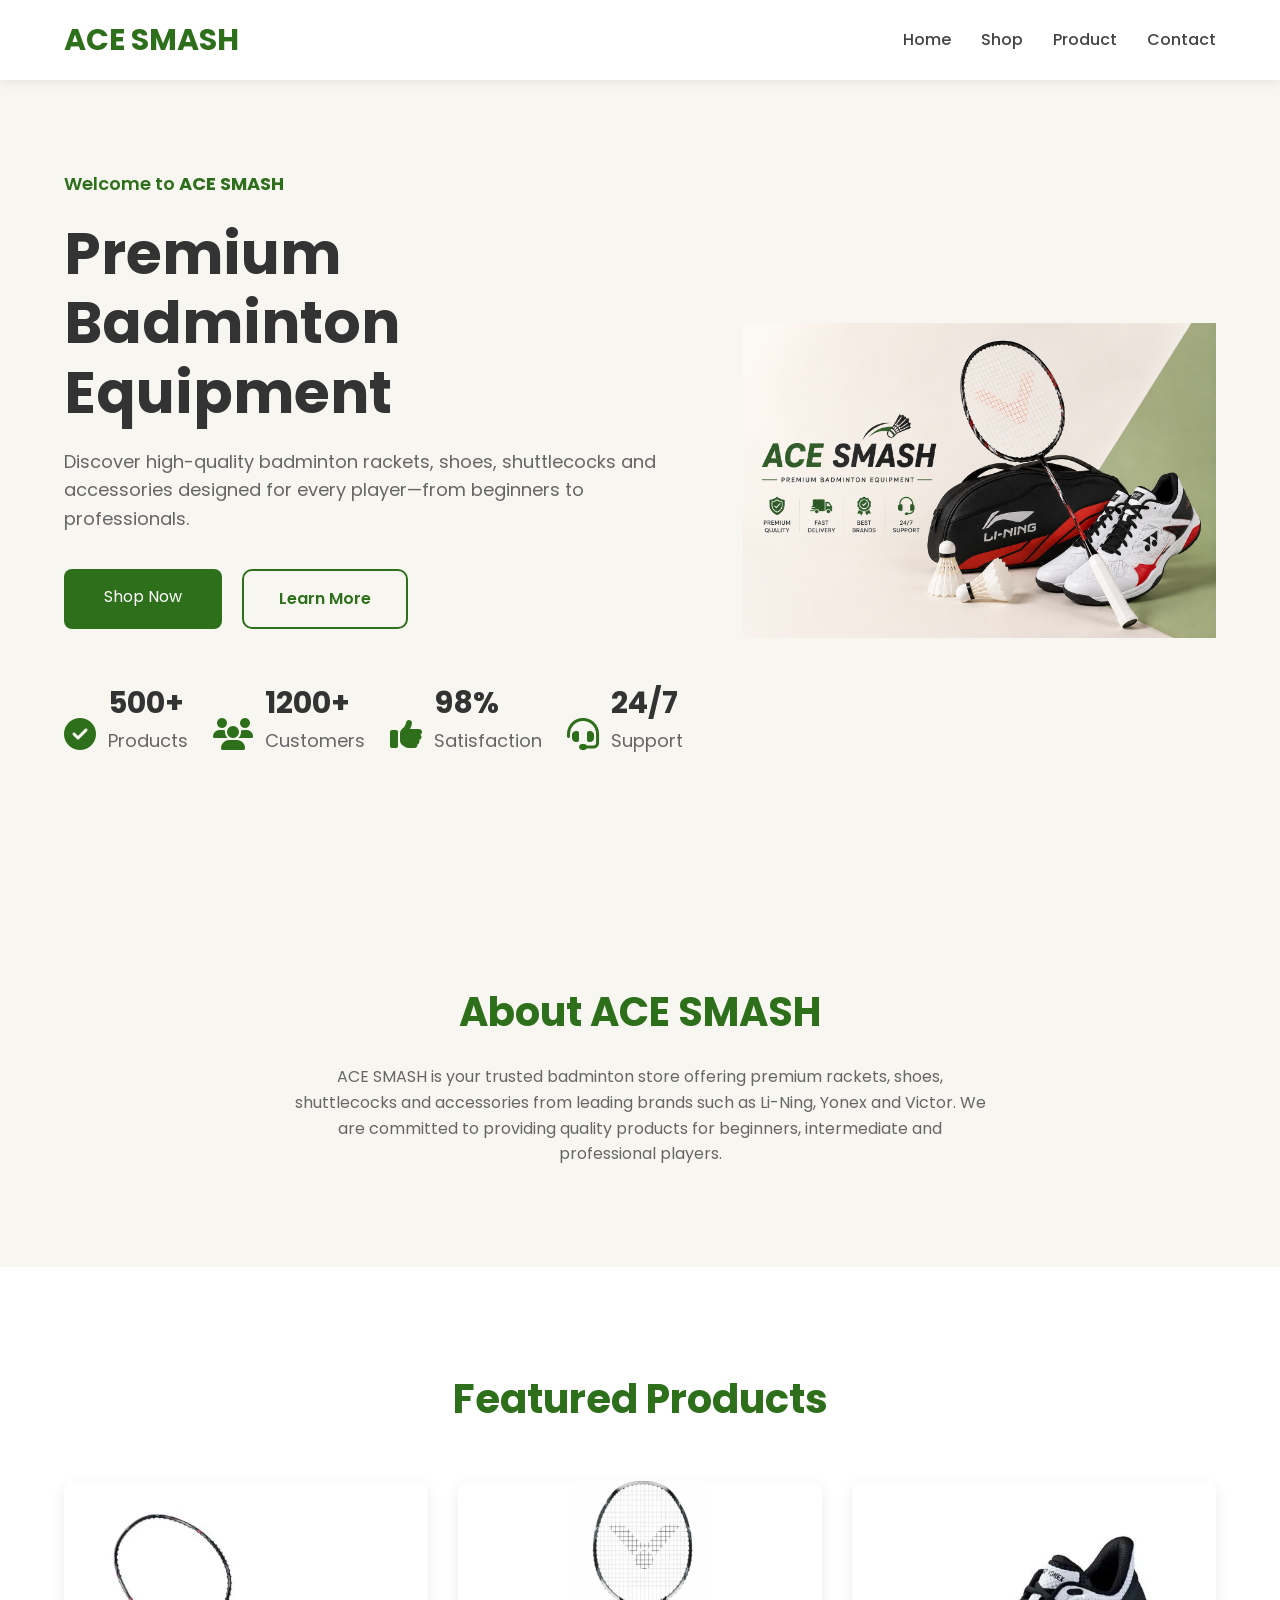
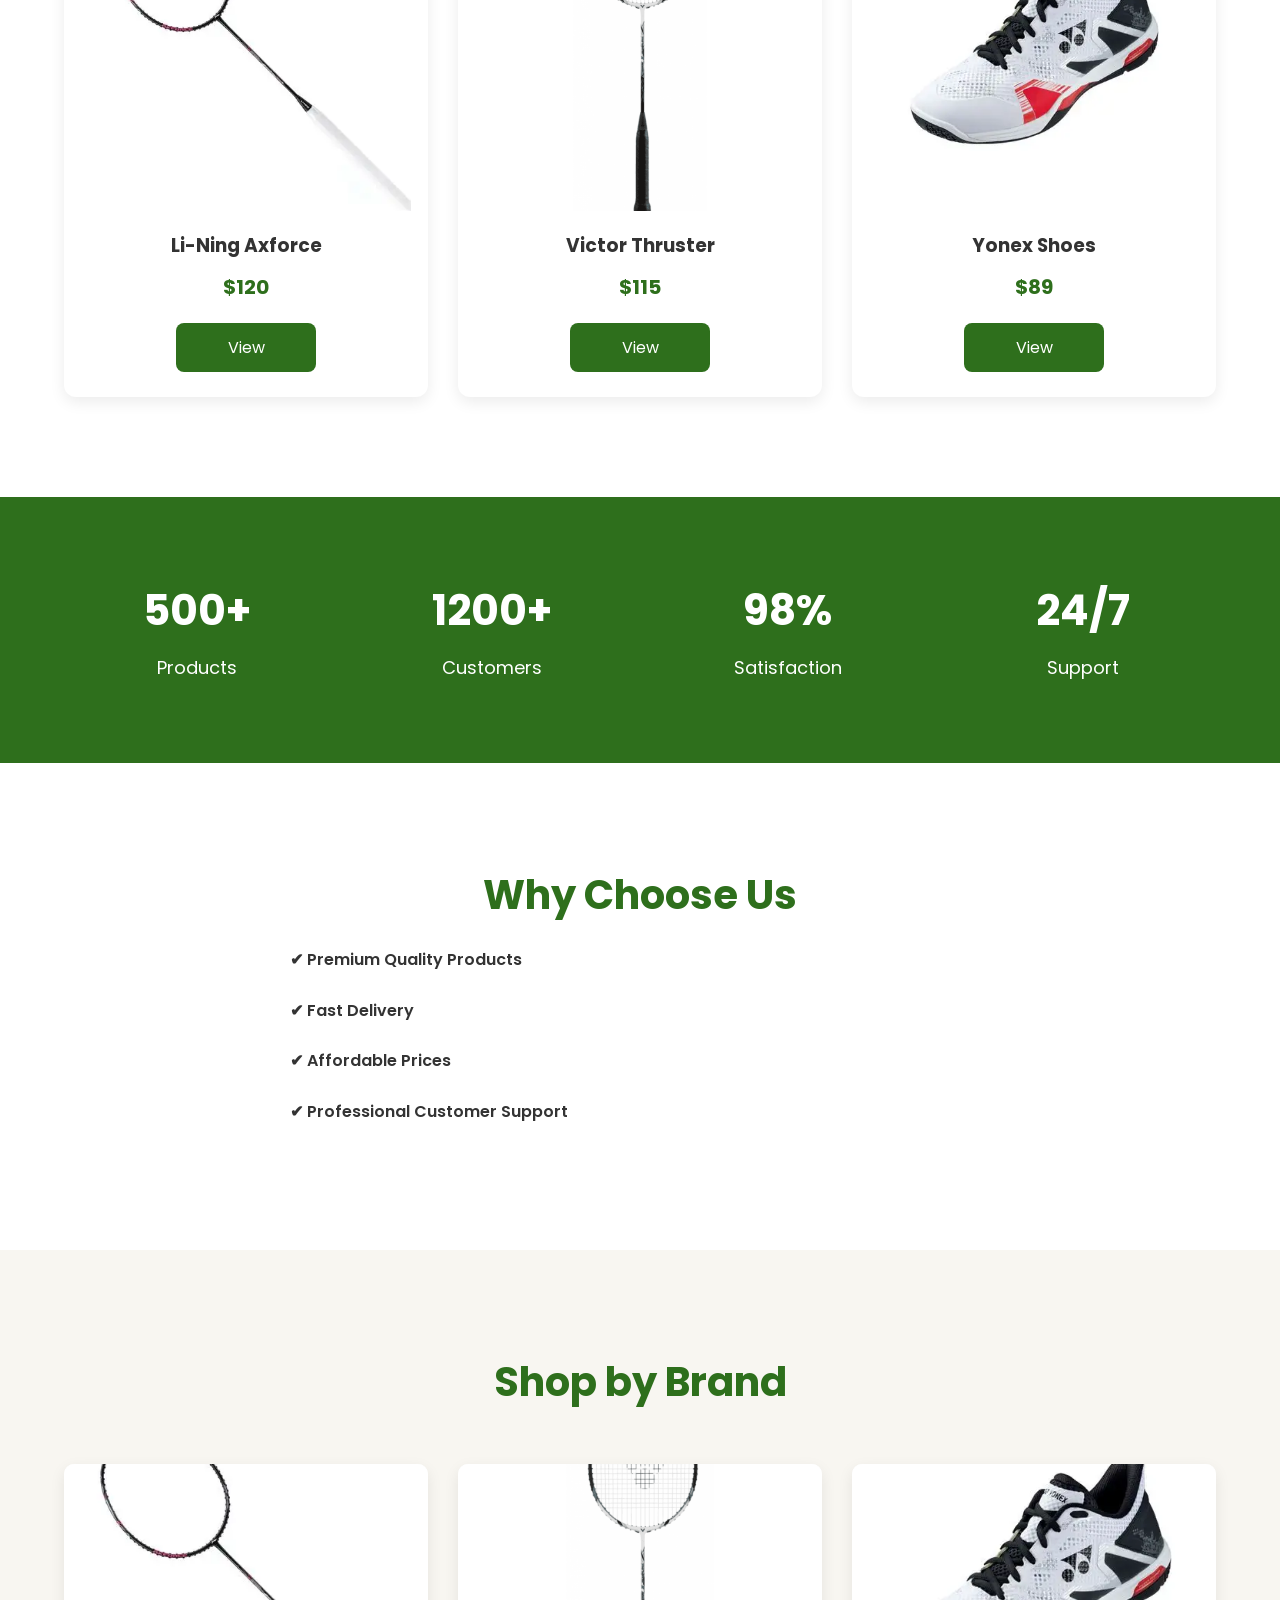
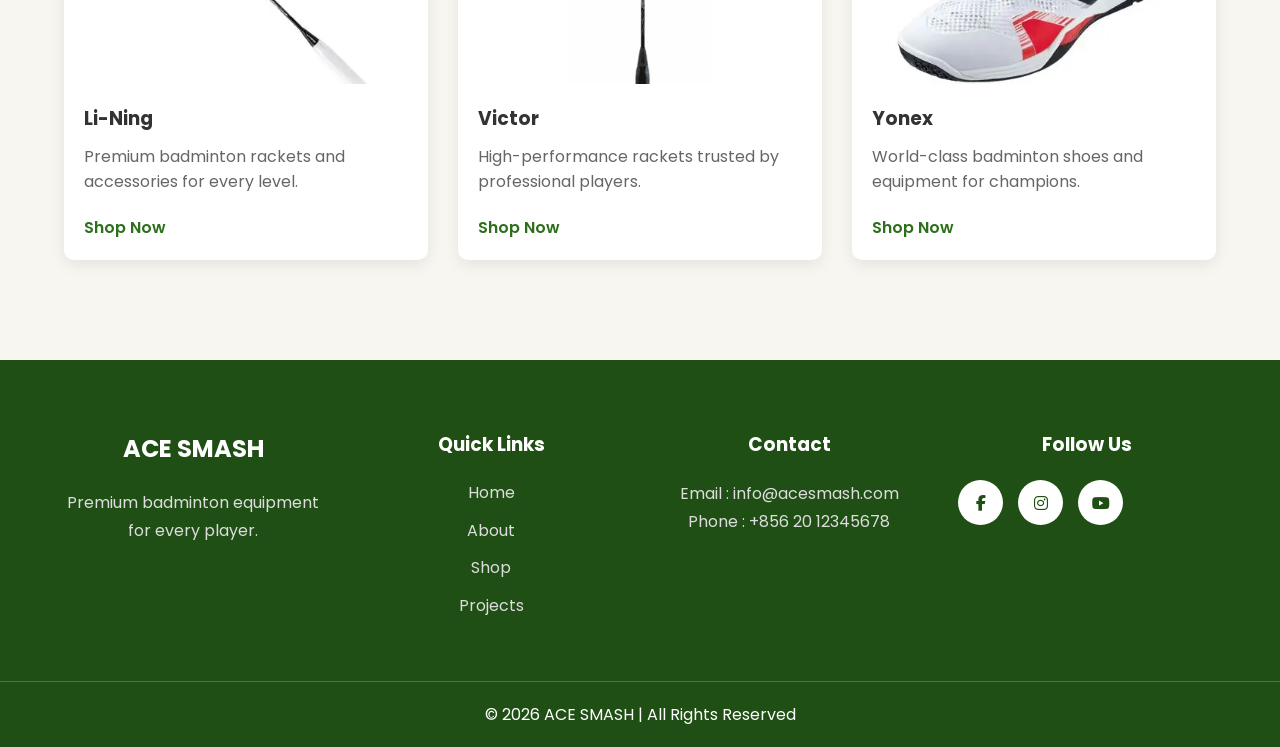
==== index.html @ a4ef645e "Add files via upload" ====
<!DOCTYPE html>
<html lang="en">

<head>
    <meta charset="UTF-8">
    <meta name="viewport" content="width=device-width, initial-scale=1.0">

    <title>ACE SMASH</title>

    <link rel="stylesheet" href="style.css">

    <!-- Google Font -->
    <link rel="preconnect" href="https://fonts.googleapis.com">
    <link rel="preconnect" href="https://fonts.gstatic.com" crossorigin>

    <link href="https://fonts.googleapis.com/css2?family=Poppins:wght@300;400;500;600;700;800&display=swap"
        rel="stylesheet">

    <!-- Font Awesome -->
    <link rel="stylesheet"
        href="https://cdnjs.cloudflare.com/ajax/libs/font-awesome/6.7.2/css/all.min.css">

</head>

<body>

    <!-- ================= HEADER ================= -->

    <header>

        <div class="container">

            <nav>

                <a href="index.html" class="logo">

                    ACE SMASH

                </a>

                <ul class="menu">

                    <li><a class="active" href="index.html">Home</a></li>

                    <li><a href="shop.html">Shop</a></li>

                    <li><a href="product.html">Product</a></li>

                    <li><a href="#contact">Contact</a></li>

                </ul>

                <div class="hamburger">

                    <span></span>

                    <span></span>

                    <span></span>

                </div>


            </nav>

        </div>

    </header>

    <!-- ================= HERO ================= -->

   <section class="hero">

    <div class="container hero-container">

        <div class="hero-left">

            <span class="tag">
                Welcome to <strong>ACE SMASH</strong>
            </span>

            <h1>
                Premium Badminton Equipment
            </h1>

            <p>
                Discover high-quality badminton rackets, shoes,
                shuttlecocks and accessories designed for every
                player—from beginners to professionals.
            </p>

            <div class="hero-button">

                <a href="shop.html" class="btn">
                    Shop Now
                </a>

                <a href="#about" class="btn-outline">
                    Learn More
                </a>

            </div>

            <div class="hero-stats">

                <div class="stat-item">

                    <i class="fas fa-check-circle"></i>

                    <div>

                        <h3>500+</h3>

                        <p>Products</p>

                    </div>

                </div>

                <div class="stat-item">

                    <i class="fas fa-users"></i>

                    <div>

                        <h3>1200+</h3>

                        <p>Customers</p>

                    </div>

                </div>

                <div class="stat-item">

                    <i class="fas fa-thumbs-up"></i>

                    <div>

                        <h3>98%</h3>

                        <p>Satisfaction</p>

                    </div>

                </div>

                <div class="stat-item">

                    <i class="fas fa-headset"></i>

                    <div>

                        <h3>24/7</h3>

                        <p>Support</p>

                    </div>

                </div>

            </div>

        </div>

        <div class="hero-right">

            <img src="images/hero-product.jpg" alt="Hero Product">

        </div>

    </div>

</section>

    <!-- ================= ABOUT ================= -->

    <section id="about" class="about">

        <div class="container">

        <h2 class="title">
            About ACE SMASH
        </h2>

        <p class="about-text">
            ACE SMASH is your trusted badminton store offering premium rackets,
            shoes, shuttlecocks and accessories from leading brands such as
            Li-Ning, Yonex and Victor. We are committed to providing quality
            products for beginners, intermediate and professional players.
        </p>

        </div>

    </section>

    <section class="featured">

    <div class="container">

        <h2 class="title">
            Featured Products
        </h2>

        <div class="product-grid">

            <div class="product-card">

                <img src="images/Li-NingAxforce.jpg">

                <h3>Li-Ning Axforce</h3>

                <p>$120</p>

                <a href="product.html" class="btn-small">
                    View
                </a>

            </div>

            <div class="product-card">

                <img src="images/victor-thruster.jpg">

                <h3>Victor Thruster</h3>

                <p>$115</p>

                <a href="product.html"
                   class="btn-small">

                    View

                </a>

            </div>

            <div class="product-card">

                <img src="images/yonex-shoes.jpg">

                <h3>Yonex Shoes</h3>

                <p>$89</p>

                <a href="product-detail.html"
                   class="btn-small">

                    View

                </a>

            </div>

        </div>

    </div>

</section>

<section class="stats">

    <div class="container stats-grid">

        <div>

            <h2>500+</h2>

            <p>Products</p>

        </div>

        <div>

            <h2>1200+</h2>

            <p>Customers</p>

        </div>

        <div>

            <h2>98%</h2>

            <p>Satisfaction</p>

        </div>

        <div>

            <h2>24/7</h2>

            <p>Support</p>

        </div>

    </div>

</section>

    <!-- ================= SKILLS ================= -->

    <section id="skills" class="skills">

        <div class="container">

            <h2 class="title">

                Why Choose Us

            </h2>

            <div class="skill-box">

                        <div class="skill">
                            <span>✔ Premium Quality Products</span>
                        </div>

                        <div class="skill">
                            <span>✔ Fast Delivery</span>
                        </div>

                        <div class="skill">
                            <span>✔ Affordable Prices</span>
                        </div>

                        <div class="skill">
                            <span>✔ Professional Customer Support</span>
                        </div>

                    </div>

                </div>

            </div>

        </div>

    </section>

    <!-- ================= PROJECTS ================= -->

    <section id="projects" class="projects">

        <div class="container">

            <h2 class="title">

                Shop by Brand

            </h2>

<div class="project-grid">

    <div class="card">

        <img src="images/Li-NingAxforce.jpg" alt="Li-Ning">

        <div class="card-body">

            <h3>Li-Ning</h3>

            <p>
                Premium badminton rackets and accessories for every level.
            </p>

            <a href="shop.html">Shop Now</a>

        </div>

    </div>

    <div class="card">

        <img src="images/victor-thruster.jpg" alt="Victor">

        <div class="card-body">

            <h3>Victor</h3>

            <p>
                High-performance rackets trusted by professional players.
            </p>

            <a href="shop.html">Shop Now</a>

        </div>

    </div>

    <div class="card">

        <img src="images/yonex-shoes.jpg" alt="Yonex">

        <div class="card-body">

            <h3>Yonex</h3>

            <p>
                World-class badminton shoes and equipment for champions.
            </p>

            <a href="shop.html">Shop Now</a>

        </div>

    </div>

</div>

        </div>

    </section>

    <!-- ================= FOOTER ================= -->

    <footer class="footer" id="contact">

    <div class="container footer-grid">

        <div>

            <h2>ACE SMASH</h2>

            <p>
                Premium badminton equipment for every player.
            </p>

        </div>

        <div>

            <h3>Quick Links</h3>

            <ul>

                <li><a href="index.html">Home</a></li>

                <li><a href="#about">About</a></li>

                <li><a href="shop.html">Shop</a></li>

                <li><a href="#projects">Projects</a></li>

            </ul>

        </div>

        <div>

            <h3>Contact</h3>

            <p>Email : info@acesmash.com</p>

            <p>Phone : +856 20 12345678</p>

        </div>

        <div>

            <h3>Follow Us</h3>

            <div class="social">

                <a href="#"><i class="fab fa-facebook-f"></i></a>

                <a href="#"><i class="fab fa-instagram"></i></a>

                <a href="#"><i class="fab fa-youtube"></i></a>

            </div>

        </div>

    </div>

    <div class="copyright">

        © 2026 ACE SMASH | All Rights Reserved

    </div>

</footer>

<script src="script.js"></script>

</body>

</html>
---- style.css ----
/* ===========================
   GOOGLE STYLE RESET
=========================== */

*{
    margin:0;
    padding:0;
    box-sizing:border-box;
    font-family:'Poppins',sans-serif;
}

html{
    scroll-behavior:smooth;
}

body{
    background:#F8F6F1;
    color:#333;
    line-height:1.6;
}

img{
    width:100%;
    display:block;
}

a{
    text-decoration:none;
}

ul{
    list-style:none;
}

.container{
    width:1200px;
    max-width:90%;
    margin:auto;
}

/* ===========================
   HEADER
=========================== */

header{

    width:100%;

    background:#ffffff;

    position:sticky;

    top:0;

    z-index:1000;

    box-shadow:0 2px 10px rgba(0,0,0,.08);

}

nav{

    display:flex;

    justify-content:space-between;

    align-items:center;

    height:80px;

}

.logo{

    font-size:30px;

    font-weight:700;

    color:#2E6F1C;

}

.menu{

    display:flex;

    gap: 30px;

    margin-left:auto;

}

.menu a{

    color:#444;

    font-weight:500;

    transition:.3s;

}

.menu a:hover{

    color:#2E6F1C;

}

.active{

    color:#2E6F1C;

}

/* ===========================
   HERO
=========================== */

.hero{

    background:#F1EFE8;

    min-height:650px;

    display:flex;

    align-items:center;

}

.hero-container{

    display:flex;

    justify-content:space-between;

    align-items:center;

    gap:60px;

}

.hero-text{

    flex:1;

}

.hero-text h4{

    font-size:22px;

    color:#666;

}

.hero-text h1{

    font-size:72px;

    color:#2E6F1C;

    margin:10px 0;

}

.hero-text h2{

    font-size:36px;

    margin-bottom:20px;

}

.hero-text p{

    max-width:500px;

    color:#666;

    margin-bottom:35px;

}

.btn{

    display:inline-block;

    background:#2E6F1C;

    color:white;

    padding:15px 40px;

    border-radius:8px;

    transition:.3s;

}

.btn:hover{

    background:#235517;

    transform:translateY(-3px);

}

.hero-image{

    flex:1;

}

.hero-image img{

    max-width:450px;

    margin-left:auto;

}

/* ===========================
   SECTION TITLE
=========================== */

.title{

    text-align:center;

    font-size:40px;

    margin-bottom:20px;

    color:#2E6F1C;

}

/* ===========================
   ABOUT
=========================== */

.about{

    padding:100px 0;

}

.about-text{

    width:700px;

    max-width:100%;

    margin:auto;

    text-align:center;

    color:#666;

}

/* ===========================
   SKILLS
=========================== */

.skills{

    padding:100px 0;

    background:white;

}

.skill-box{

    width:700px;

    max-width:100%;

    margin:auto;

}

.skill{

    margin-bottom:25px;

}

.skill span{

    font-weight:600;

}

.bar{

    height:12px;

    background:#ddd;

    border-radius:30px;

    margin-top:10px;

    overflow:hidden;

}

.fill{

    height:100%;

    background:#2E6F1C;

}

.html{

    width:95%;

}

.css{

    width:90%;

}

.js{

    width:80%;

}

.figma{

    width:85%;

}

/* ===========================
   PROJECTS
=========================== */

.projects{

    padding:100px 0;

}

.project-grid{

    display:grid;

    grid-template-columns:repeat(3,1fr);

    gap:30px;

    margin-top:50px;

}

.card{

    background:white;

    border-radius:10px;

    overflow:hidden;

    box-shadow:0 5px 15px rgba(0,0,0,.08);

    transition:.3s;

}

.card:hover{

    transform:translateY(-8px);

}

.card img{

    height:220px;

    object-fit:cover;

}

.card-body{

    padding:20px;

}

.card-body h3{

    margin-bottom:10px;

}

.card-body p{

    color:#666;

    margin-bottom:20px;

}

.card-body a{

    color:#2E6F1C;

    font-weight:600;

}

/* ===========================
   FOOTER
=========================== */

footer{

    background:#2E6F1C;

    color:white;

    padding:60px 0;

    text-align:center;

}

footer h2{

    margin-bottom:10px;

}

/* ===========================
   RESPONSIVE
=========================== */

@media(max-width:992px){

.hero-container{

    flex-direction:column;

    text-align:center;

}

.hero-text p{

    margin:auto;

    margin-bottom:30px;

}

.project-grid{

    grid-template-columns:repeat(2,1fr);

}

}

@media(max-width:768px){

nav{

    flex-direction:column;

    height:auto;

    padding:20px 0;

}

.menu{

    margin-top:20px;

    flex-wrap:wrap;

    justify-content:center;

}

.hero-text h1{

    font-size:48px;

}

.hero-text h2{

    font-size:28px;

}

.project-grid{

    grid-template-columns:1fr;

}

}

/* ===========================
   JavaScript Effects
=========================== */

header.sticky{

    background:#ffffff;

    box-shadow:0 4px 15px rgba(0,0,0,.12);

}

.hero-text,
.hero-image,
.about,
.skills,
.card{

    opacity:0;

    transform:translateY(40px);

    transition:all .8s ease;

}

.show{

    opacity:1;

    transform:translateY(0);

}

#topBtn{

    position:fixed;

    right:30px;

    bottom:30px;

    width:50px;

    height:50px;

    border:none;

    border-radius:50%;

    background:#2E6F1C;

    color:white;

    font-size:22px;

    cursor:pointer;

    opacity:0;

    visibility:hidden;

    transition:.3s;

    z-index:999;

}

#topBtn.show{

    opacity:1;

    visibility:visible;

}

#topBtn:hover{

    transform:translateY(-5px);

}

.btn{

    position:relative;

    overflow:hidden;

}

.ripple{

    position:absolute;

    border-radius:50%;

    background:rgba(255,255,255,.5);

    transform:scale(0);

    animation:ripple .6s linear;

}

@keyframes ripple{

    to{

        transform:scale(4);

        opacity:0;

    }

}

body{

    opacity:0;

    transition:opacity .8s;

}

body.loaded{

    opacity:1;

}

/* ===========================
   HAMBURGER MENU
=========================== */

.hamburger{

    display:none;

    cursor:pointer;

}

.hamburger span{

    display:block;

    width:30px;

    height:3px;

    background:#2E6F1C;

    margin:6px 0;

    transition:.3s;

}

/* เปิดเมนู */

.menu.active{

    display:flex;

}

/* Mobile */

@media(max-width:768px){

nav{

    position:relative;

}

.menu{

    display:none;

    flex-direction:column;

    position:absolute;

    top:80px;

    left:0;

    width:100%;

    background:white;

    padding:20px 0;

    text-align:center;

    box-shadow:0 5px 15px rgba(0,0,0,.15);

}

.menu li{

    margin:15px 0;

}

.hamburger{

    display:block;


}

.product-grid{

    grid-template-columns:1fr;

}

.stats-grid{

    grid-template-columns:repeat(2,1fr);

    gap:25px;

}

.footer-grid{

    grid-template-columns:1fr;

    text-align:center;

}

.social{

    justify-content:center;

}

.shop-top{

    flex-direction:column;

}

.category{

    width:100%;

}

}

/* ===========================
   Hamburger Animation
=========================== */

.hamburger.active span:nth-child(1){

    transform:rotate(45deg) translateY(13px);

}

.hamburger.active span:nth-child(2){

    opacity:0;

}

.hamburger.active span:nth-child(3){

    transform:rotate(-45deg) translateY(-13px);

}

/* ===========================
   FEATURED PRODUCTS
=========================== */

.featured{

    padding:100px 0;

    background:#ffffff;

}

.product-grid{

    display:grid;

    grid-template-columns:repeat(3,1fr);

    gap:30px;

    margin-top:50px;

}

.product-card{

    background:#fff;

    border-radius:12px;

    overflow:hidden;

    box-shadow:0 5px 15px rgba(0,0,0,.08);

    transition:.3s;

}

.product-card:hover{

    transform:translateY(-8px);

}

.product-card img{
    width:100%;
    height:330px;
    object-fit:contain;
    background:#fff;
}

.product-card h3{

    text-align:center;

    margin-top:20px;

}

.product-card p{

    text-align:center;

    margin:10px 0 20px;

    color:#2E6F1C;

    font-size:20px;

    font-weight:bold;

}

.btn-small{

    display:block;

    width:140px;

    margin:0 auto 25px;

    text-align:center;

    background:#2E6F1C;

    color:white;

    padding:12px;

    border-radius:8px;

    transition:.3s;

}

.btn-small:hover{

    background:#235517;

}

/* ===========================
   STATISTICS
=========================== */

.stats{

    padding:80px 0;

    background:#2E6F1C;

    color:white;

}

.stats-grid{

    display:grid;

    grid-template-columns:repeat(4,1fr);

    text-align:center;

    gap:30px;

}

.stats h2{

    font-size:42px;

    margin-bottom:10px;

}

.stats p{

    font-size:18px;

}

/* ===========================
   FOOTER
=========================== */

.footer{

    background:#1f4f14;

    color:white;

    padding:70px 0 20px;

}

.footer-grid{

    display:grid;

    grid-template-columns:repeat(4,1fr);

    gap:40px;

}

.footer h2,
.footer h3{

    margin-bottom:20px;

}

.footer p{

    color:#ddd;

    line-height:28px;

}

.footer ul{

    list-style:none;

    padding:0;

}

.footer ul li{

    margin-bottom:12px;

}

.footer ul li a{

    color:#ddd;

    transition:.3s;

}

.footer ul li a:hover{

    color:#fff;

}

.social{

    display:flex;

    gap:15px;

    margin-top:20px;

}

.social a{

    width:45px;

    height:45px;

    background:white;

    color:#1f4f14;

    border-radius:50%;

    display:flex;

    align-items:center;

    justify-content:center;

    transition:.3s;

}

.social a:hover{

    transform:translateY(-5px);

}

.copyright{

    text-align:center;

    border-top:1px solid rgba(255,255,255,.2);

    margin-top:50px;

    padding-top:20px;

}

/* ===========================
   SHOP PAGE
=========================== */

.shop-banner{

    background:#2E6F1C;

    color:white;

    text-align:center;

    padding:80px 0;

}

.shop-banner h1{

    font-size:48px;

}

.shop-banner p{

    margin-top:15px;

}

.shop{

    padding:80px 0;

}

.shop-top{

    display:flex;

    justify-content:space-between;

    margin-bottom:40px;

    gap:20px;

}

.search-box{

    flex:1;

    padding:15px;

    border:1px solid #ddd;

    border-radius:8px;

}

.category{

    width:250px;

    padding:15px;

    border-radius:8px;

}

.search-box,
.category{

    box-shadow:0 3px 10px rgba(0,0,0,.08);
}

/* ================= PRODUCT PAGE ================= */

.breadcrumb{
    background:#f5f5f5;
    padding:15px 0;
}

.breadcrumb a{
    color:#2E6F1C;
    text-decoration:none;
}

.product-detail{
    padding:80px 0;
}

.product-page{
    display:grid;
    grid-template-columns:1fr 1fr;
    gap:50px;
    align-items:center;
}

.product-image img{
    width:100%;
    border-radius:12px;
}

.product-info h1{
    font-size:40px;
    margin-bottom:10px;
}

.product-info h2{
    color:#2E6F1C;
    margin:20px 0;
}

.product-features{
    margin:20px 0;
    padding-left:20px;
}

.product-features li{
    margin-bottom:10px;
}

.quantity{
    display:flex;
    gap:15px;
    align-items:center;
    margin:25px 0;
}

.quantity button{
    width:40px;
    height:40px;
    font-size:20px;
}

.product-buttons{
    display:flex;
    gap:15px;
}

.related{
    padding:80px 0;
}

@media(max-width:768px){

    .product-page{
        grid-template-columns:1fr;
    }

    .product-buttons{
        flex-direction:column;
    }

}

.product-image img{
    width:100%;
    max-width:600px;
    display:block;
    margin:auto;
    border-radius:15px;
    box-shadow:0 10px 25px rgba(0,0,0,.15);
    transition:.3s;
}

.product-image img:hover{
    transform:scale(1.03);
}

.hero{

    padding:90px 0;

    background:#F8F6F1;

}

.hero-container{

    display:grid;

    grid-template-columns:1fr 1fr;

    align-items:center;

    gap:60px;

}

.tag{

    color:#2E6F1C;

    font-size:18px;

    font-weight:600;

}

.hero-left h1{

    font-size:58px;

    margin:20px 0;

    line-height:1.2;

}

.hero-left p{

    color:#666;

    font-size:18px;

    margin-bottom:35px;

}

.hero-button{

    display:flex;

    gap:20px;

    margin-bottom:50px;

}

.btn-outline{

    padding:15px 35px;

    border:2px solid #2E6F1C;

    border-radius:10px;

    color:#2E6F1C;

    font-weight:600;

    transition:.3s;

}

.btn-outline:hover{

    background:#2E6F1C;

    color:#fff;

}

.hero-stats{

    display:grid;

    grid-template-columns:repeat(4,1fr);

    gap:25px;

}

.stat-item{

    display:flex;

    gap:12px;

    align-items:center;

}

.stat-item i{

    font-size:32px;

    color:#2E6F1C;

}

.stat-item h3{

    font-size:30px;

}

.hero-right img{

    width:100%;

    max-width:700px;

    display:block;

    margin:auto;

}
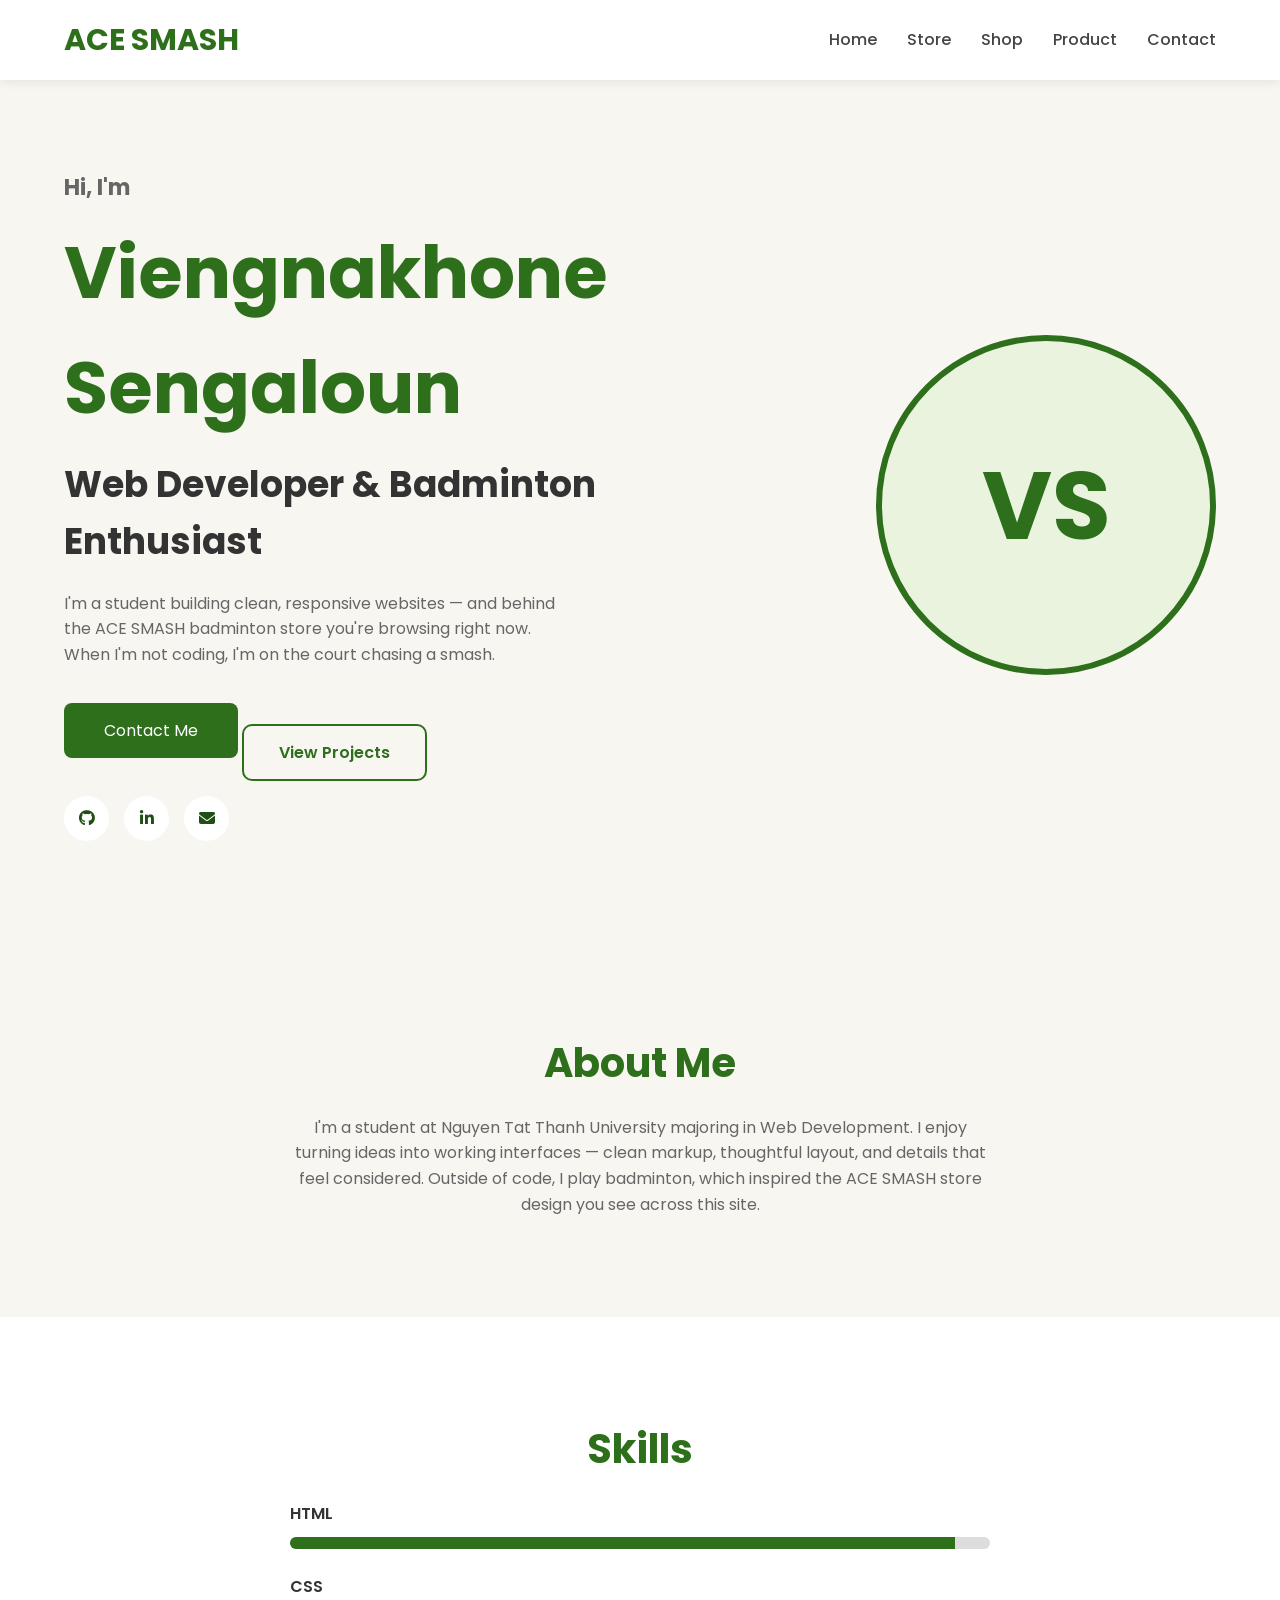
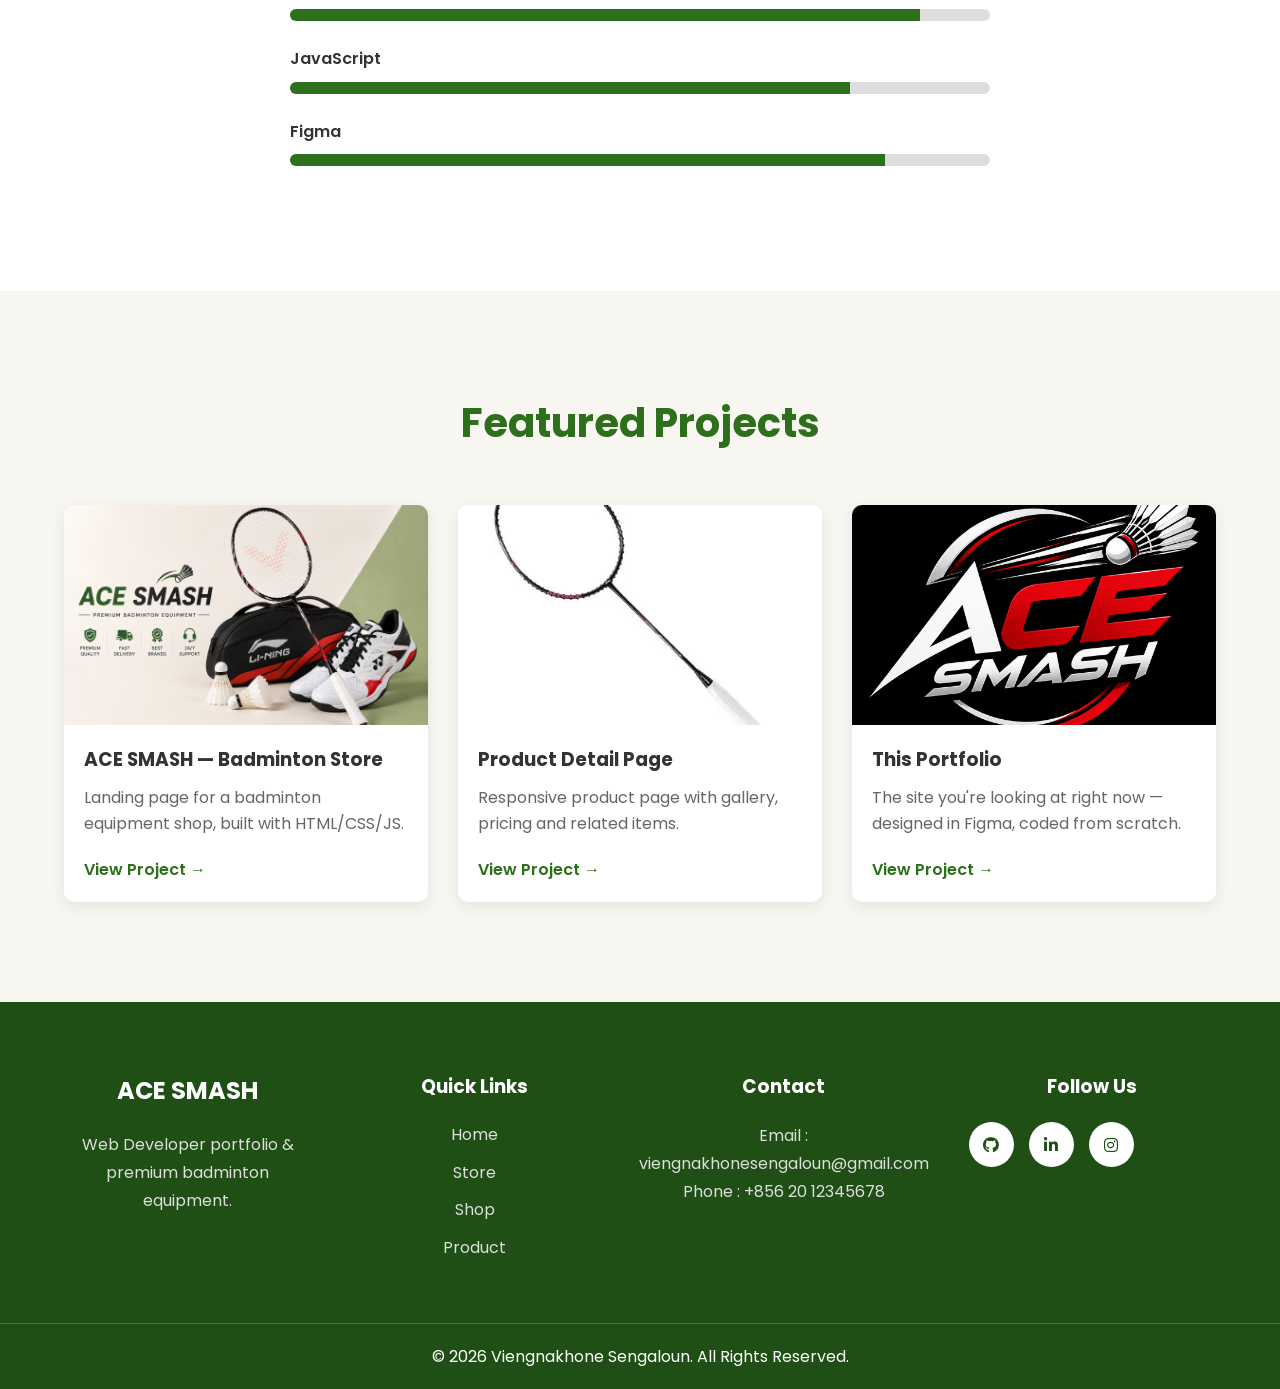
==== commit ad127698: "Add files via upload" ====
--- a/index.html
+++ b/index.html
@@ -1,489 +1,204 @@
-<!DOCTYPE html>
-<html lang="en">
-
-<head>
-    <meta charset="UTF-8">
-    <meta name="viewport" content="width=device-width, initial-scale=1.0">
-
-    <title>ACE SMASH</title>
-
-    <link rel="stylesheet" href="style.css">
-
-    <!-- Google Font -->
-    <link rel="preconnect" href="https://fonts.googleapis.com">
-    <link rel="preconnect" href="https://fonts.gstatic.com" crossorigin>
-
-    <link href="https://fonts.googleapis.com/css2?family=Poppins:wght@300;400;500;600;700;800&display=swap"
-        rel="stylesheet">
-
-    <!-- Font Awesome -->
-    <link rel="stylesheet"
-        href="https://cdnjs.cloudflare.com/ajax/libs/font-awesome/6.7.2/css/all.min.css">
-
-</head>
-
-<body>
-
-    <!-- ================= HEADER ================= -->
-
-    <header>
-
-        <div class="container">
-
-            <nav>
-
-                <a href="index.html" class="logo">
-
-                    ACE SMASH
-
-                </a>
-
-                <ul class="menu">
-
-                    <li><a class="active" href="index.html">Home</a></li>
-
-                    <li><a href="shop.html">Shop</a></li>
-
-                    <li><a href="product.html">Product</a></li>
-
-                    <li><a href="#contact">Contact</a></li>
-
-                </ul>
-
-                <div class="hamburger">
-
-                    <span></span>
-
-                    <span></span>
-
-                    <span></span>
-
-                </div>
-
-
-            </nav>
-
-        </div>
-
-    </header>
-
-    <!-- ================= HERO ================= -->
-
-   <section class="hero">
-
-    <div class="container hero-container">
-
-        <div class="hero-left">
-
-            <span class="tag">
-                Welcome to <strong>ACE SMASH</strong>
-            </span>
-
-            <h1>
-                Premium Badminton Equipment
-            </h1>
-
-            <p>
-                Discover high-quality badminton rackets, shoes,
-                shuttlecocks and accessories designed for every
-                player—from beginners to professionals.
-            </p>
-
-            <div class="hero-button">
-
-                <a href="shop.html" class="btn">
-                    Shop Now
-                </a>
-
-                <a href="#about" class="btn-outline">
-                    Learn More
-                </a>
-
-            </div>
-
-            <div class="hero-stats">
-
-                <div class="stat-item">
-
-                    <i class="fas fa-check-circle"></i>
-
-                    <div>
-
-                        <h3>500+</h3>
-
-                        <p>Products</p>
-
-                    </div>
-
-                </div>
-
-                <div class="stat-item">
-
-                    <i class="fas fa-users"></i>
-
-                    <div>
-
-                        <h3>1200+</h3>
-
-                        <p>Customers</p>
-
-                    </div>
-
-                </div>
-
-                <div class="stat-item">
-
-                    <i class="fas fa-thumbs-up"></i>
-
-                    <div>
-
-                        <h3>98%</h3>
-
-                        <p>Satisfaction</p>
-
-                    </div>
-
-                </div>
-
-                <div class="stat-item">
-
-                    <i class="fas fa-headset"></i>
-
-                    <div>
-
-                        <h3>24/7</h3>
-
-                        <p>Support</p>
-
-                    </div>
-
-                </div>
-
-            </div>
-
-        </div>
-
-        <div class="hero-right">
-
-            <img src="images/hero-product.jpg" alt="Hero Product">
-
-        </div>
-
-    </div>
-
-</section>
-
-    <!-- ================= ABOUT ================= -->
-
-    <section id="about" class="about">
-
-        <div class="container">
-
-        <h2 class="title">
-            About ACE SMASH
-        </h2>
-
-        <p class="about-text">
-            ACE SMASH is your trusted badminton store offering premium rackets,
-            shoes, shuttlecocks and accessories from leading brands such as
-            Li-Ning, Yonex and Victor. We are committed to providing quality
-            products for beginners, intermediate and professional players.
-        </p>
-
-        </div>
-
-    </section>
-
-    <section class="featured">
-
-    <div class="container">
-
-        <h2 class="title">
-            Featured Products
-        </h2>
-
-        <div class="product-grid">
-
-            <div class="product-card">
-
-                <img src="images/Li-NingAxforce.jpg">
-
-                <h3>Li-Ning Axforce</h3>
-
-                <p>$120</p>
-
-                <a href="product.html" class="btn-small">
-                    View
-                </a>
-
-            </div>
-
-            <div class="product-card">
-
-                <img src="images/victor-thruster.jpg">
-
-                <h3>Victor Thruster</h3>
-
-                <p>$115</p>
-
-                <a href="product.html"
-                   class="btn-small">
-
-                    View
-
-                </a>
-
-            </div>
-
-            <div class="product-card">
-
-                <img src="images/yonex-shoes.jpg">
-
-                <h3>Yonex Shoes</h3>
-
-                <p>$89</p>
-
-                <a href="product-detail.html"
-                   class="btn-small">
-
-                    View
-
-                </a>
-
-            </div>
-
-        </div>
-
-    </div>
-
-</section>
-
-<section class="stats">
-
-    <div class="container stats-grid">
-
-        <div>
-
-            <h2>500+</h2>
-
-            <p>Products</p>
-
-        </div>
-
-        <div>
-
-            <h2>1200+</h2>
-
-            <p>Customers</p>
-
-        </div>
-
-        <div>
-
-            <h2>98%</h2>
-
-            <p>Satisfaction</p>
-
-        </div>
-
-        <div>
-
-            <h2>24/7</h2>
-
-            <p>Support</p>
-
-        </div>
-
-    </div>
-
-</section>
-
-    <!-- ================= SKILLS ================= -->
-
-    <section id="skills" class="skills">
-
-        <div class="container">
-
-            <h2 class="title">
-
-                Why Choose Us
-
-            </h2>
-
-            <div class="skill-box">
-
-                        <div class="skill">
-                            <span>✔ Premium Quality Products</span>
-                        </div>
-
-                        <div class="skill">
-                            <span>✔ Fast Delivery</span>
-                        </div>
-
-                        <div class="skill">
-                            <span>✔ Affordable Prices</span>
-                        </div>
-
-                        <div class="skill">
-                            <span>✔ Professional Customer Support</span>
-                        </div>
-
-                    </div>
-
-                </div>
-
-            </div>
-
-        </div>
-
-    </section>
-
-    <!-- ================= PROJECTS ================= -->
-
-    <section id="projects" class="projects">
-
-        <div class="container">
-
-            <h2 class="title">
-
-                Shop by Brand
-
-            </h2>
-
-<div class="project-grid">
-
-    <div class="card">
-
-        <img src="images/Li-NingAxforce.jpg" alt="Li-Ning">
-
-        <div class="card-body">
-
-            <h3>Li-Ning</h3>
-
-            <p>
-                Premium badminton rackets and accessories for every level.
-            </p>
-
-            <a href="shop.html">Shop Now</a>
-
-        </div>
-
-    </div>
-
-    <div class="card">
-
-        <img src="images/victor-thruster.jpg" alt="Victor">
-
-        <div class="card-body">
-
-            <h3>Victor</h3>
-
-            <p>
-                High-performance rackets trusted by professional players.
-            </p>
-
-            <a href="shop.html">Shop Now</a>
-
-        </div>
-
-    </div>
-
-    <div class="card">
-
-        <img src="images/yonex-shoes.jpg" alt="Yonex">
-
-        <div class="card-body">
-
-            <h3>Yonex</h3>
-
-            <p>
-                World-class badminton shoes and equipment for champions.
-            </p>
-
-            <a href="shop.html">Shop Now</a>
-
-        </div>
-
-    </div>
-
-</div>
-
-        </div>
-
-    </section>
-
-    <!-- ================= FOOTER ================= -->
-
-    <footer class="footer" id="contact">
-
-    <div class="container footer-grid">
-
-        <div>
-
-            <h2>ACE SMASH</h2>
-
-            <p>
-                Premium badminton equipment for every player.
-            </p>
-
-        </div>
-
-        <div>
-
-            <h3>Quick Links</h3>
-
-            <ul>
-
-                <li><a href="index.html">Home</a></li>
-
-                <li><a href="#about">About</a></li>
-
-                <li><a href="shop.html">Shop</a></li>
-
-                <li><a href="#projects">Projects</a></li>
-
-            </ul>
-
-        </div>
-
-        <div>
-
-            <h3>Contact</h3>
-
-            <p>Email : info@acesmash.com</p>
-
-            <p>Phone : +856 20 12345678</p>
-
-        </div>
-
-        <div>
-
-            <h3>Follow Us</h3>
-
-            <div class="social">
-
-                <a href="#"><i class="fab fa-facebook-f"></i></a>
-
-                <a href="#"><i class="fab fa-instagram"></i></a>
-
-                <a href="#"><i class="fab fa-youtube"></i></a>
-
-            </div>
-
-        </div>
-
-    </div>
-
-    <div class="copyright">
-
-        © 2026 ACE SMASH | All Rights Reserved
-
-    </div>
-
-</footer>
-
-<script src="script.js"></script>
-
-</body>
-
-</html>+<!DOCTYPE html>
+<html lang="en">
+
+<head>
+    <meta charset="UTF-8">
+    <meta name="viewport" content="width=device-width, initial-scale=1.0">
+
+    <title>Viengnakhone Sengaloun | Web Developer</title>
+
+    <link rel="stylesheet" href="style.css">
+
+    <!-- Google Font -->
+    <link rel="preconnect" href="https://fonts.googleapis.com">
+    <link rel="preconnect" href="https://fonts.gstatic.com" crossorigin>
+    <link href="https://fonts.googleapis.com/css2?family=Poppins:wght@300;400;500;600;700;800&display=swap"
+        rel="stylesheet">
+
+    <!-- Font Awesome -->
+    <link rel="stylesheet"
+        href="https://cdnjs.cloudflare.com/ajax/libs/font-awesome/6.7.2/css/all.min.css">
+</head>
+
+<body>
+
+    <!-- ================= HEADER ================= -->
+    <header>
+        <div class="container">
+            <nav>
+                <a href="index.html" class="logo">ACE SMASH</a>
+
+                <ul class="menu">
+                    <li><a class="active" href="index.html">Home</a></li>
+                    <li><a href="store.html">Store</a></li>
+                    <li><a href="shop.html">Shop</a></li>
+                    <li><a href="product.html">Product</a></li>
+                    <li><a href="#contact">Contact</a></li>
+                </ul>
+
+                <div class="hamburger">
+                    <span></span>
+                    <span></span>
+                    <span></span>
+                </div>
+            </nav>
+        </div>
+    </header>
+
+    <!-- ================= HERO (Personal intro) ================= -->
+    <section class="hero">
+        <div class="container hero-container">
+
+            <div class="hero-text">
+                <h4>Hi, I'm</h4>
+                <h1>Viengnakhone Sengaloun</h1>
+                <h2>Web Developer &amp; Badminton Enthusiast</h2>
+                <p>
+                    I'm a student building clean, responsive websites — and behind the ACE SMASH
+                    badminton store you're browsing right now. When I'm not coding, I'm on the
+                    court chasing a smash.
+                </p>
+
+                <a href="#contact" class="btn">Contact Me</a>
+                <a href="#projects" class="btn-outline">View Projects</a>
+
+                <div class="social" style="margin-top:30px;">
+                    <a href="#" aria-label="GitHub"><i class="fab fa-github"></i></a>
+                    <a href="#" aria-label="LinkedIn"><i class="fab fa-linkedin-in"></i></a>
+                    <a href="mailto:viengnakhonesengaloun@gmail.com" aria-label="Email"><i class="fas fa-envelope"></i></a>
+                </div>
+            </div>
+
+            <div class="hero-image">
+                <div class="avatar-circle">VS</div>
+            </div>
+
+        </div>
+    </section>
+
+    <!-- ================= ABOUT ================= -->
+    <section id="about" class="about">
+        <div class="container">
+            <h2 class="title">About Me</h2>
+            <p class="about-text">
+                I'm a student at Nguyen Tat Thanh University majoring in Web Development. I enjoy
+                turning ideas into working interfaces — clean markup, thoughtful layout, and details
+                that feel considered. Outside of code, I play badminton, which inspired the ACE SMASH
+                store design you see across this site.
+            </p>
+        </div>
+    </section>
+
+    <!-- ================= SKILLS ================= -->
+    <section id="skills" class="skills">
+        <div class="container">
+            <h2 class="title">Skills</h2>
+
+            <div class="skill-box">
+
+                <div class="skill">
+                    <span>HTML</span>
+                    <div class="bar"><div class="fill html"></div></div>
+                </div>
+
+                <div class="skill">
+                    <span>CSS</span>
+                    <div class="bar"><div class="fill css"></div></div>
+                </div>
+
+                <div class="skill">
+                    <span>JavaScript</span>
+                    <div class="bar"><div class="fill js"></div></div>
+                </div>
+
+                <div class="skill">
+                    <span>Figma</span>
+                    <div class="bar"><div class="fill figma"></div></div>
+                </div>
+
+            </div>
+        </div>
+    </section>
+
+    <!-- ================= FEATURED PROJECTS ================= -->
+    <section id="projects" class="projects">
+        <div class="container">
+            <h2 class="title">Featured Projects</h2>
+
+            <div class="project-grid">
+
+                <div class="card">
+                    <img src="images/hero-product.jpg" alt="ACE SMASH Store">
+                    <div class="card-body">
+                        <h3>ACE SMASH — Badminton Store</h3>
+                        <p>Landing page for a badminton equipment shop, built with HTML/CSS/JS.</p>
+                        <a href="store.html">View Project →</a>
+                    </div>
+                </div>
+
+                <div class="card">
+                    <img src="images/Li-NingAxforce.jpg" alt="Product detail page">
+                    <div class="card-body">
+                        <h3>Product Detail Page</h3>
+                        <p>Responsive product page with gallery, pricing and related items.</p>
+                        <a href="product.html">View Project →</a>
+                    </div>
+                </div>
+
+                <div class="card">
+                    <img src="images/ACESMASH.jpg" alt="This portfolio">
+                    <div class="card-body">
+                        <h3>This Portfolio</h3>
+                        <p>The site you're looking at right now — designed in Figma, coded from scratch.</p>
+                        <a href="index.html">View Project →</a>
+                    </div>
+                </div>
+
+            </div>
+        </div>
+    </section>
+
+    <!-- ================= FOOTER ================= -->
+    <footer class="footer" id="contact">
+        <div class="container footer-grid">
+
+            <div>
+                <h2>ACE SMASH</h2>
+                <p>Web Developer portfolio &amp; premium badminton equipment.</p>
+            </div>
+
+            <div>
+                <h3>Quick Links</h3>
+                <ul>
+                    <li><a href="index.html">Home</a></li>
+                    <li><a href="store.html">Store</a></li>
+                    <li><a href="shop.html">Shop</a></li>
+                    <li><a href="product.html">Product</a></li>
+                </ul>
+            </div>
+
+            <div>
+                <h3>Contact</h3>
+                <p>Email : viengnakhonesengaloun@gmail.com</p>
+                <p>Phone : +856 20 12345678</p>
+            </div>
+
+            <div>
+                <h3>Follow Us</h3>
+                <div class="social">
+                    <a href="#"><i class="fab fa-github"></i></a>
+                    <a href="#"><i class="fab fa-linkedin-in"></i></a>
+                    <a href="#"><i class="fab fa-instagram"></i></a>
+                </div>
+            </div>
+
+        </div>
+
+        <div class="copyright">
+            © 2026 Viengnakhone Sengaloun. All Rights Reserved.
+        </div>
+    </footer>
+
+    <script src="script.js"></script>
+</body>
+</html>
--- a/style.css
+++ b/style.css
@@ -1344,4 +1344,47 @@
 
     margin:auto;
 
-}+}
+/* ===========================
+   PORTFOLIO AVATAR (added for index.html)
+=========================== */
+
+.avatar-circle{
+
+    width:340px;
+
+    max-width:100%;
+
+    aspect-ratio:1;
+
+    margin-left:auto;
+
+    border-radius:50%;
+
+    background:#EAF3DE;
+
+    border:6px solid #2E6F1C;
+
+    display:flex;
+
+    align-items:center;
+
+    justify-content:center;
+
+    font-size:96px;
+
+    font-weight:700;
+
+    color:#2E6F1C;
+
+}
+
+@media (max-width:900px){
+
+    .avatar-circle{
+
+        margin:0 auto;
+
+    }
+
+}
